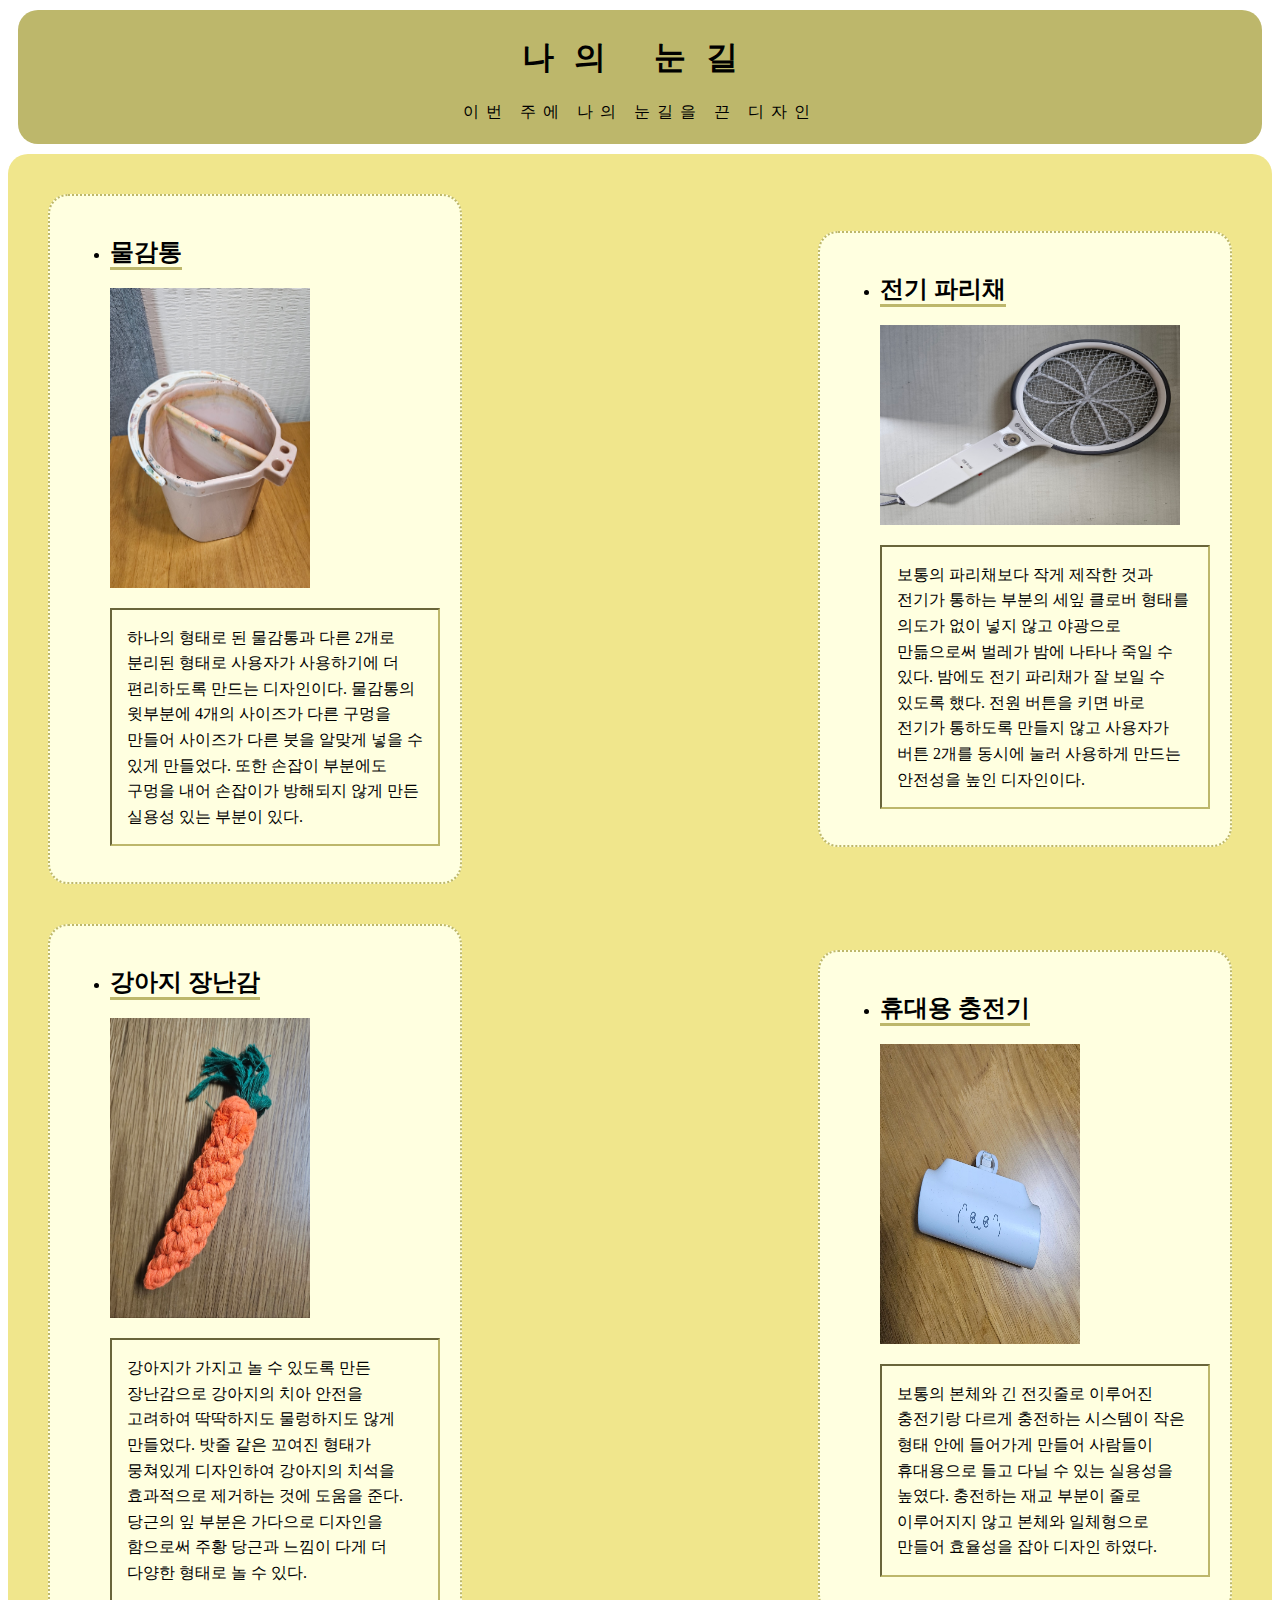
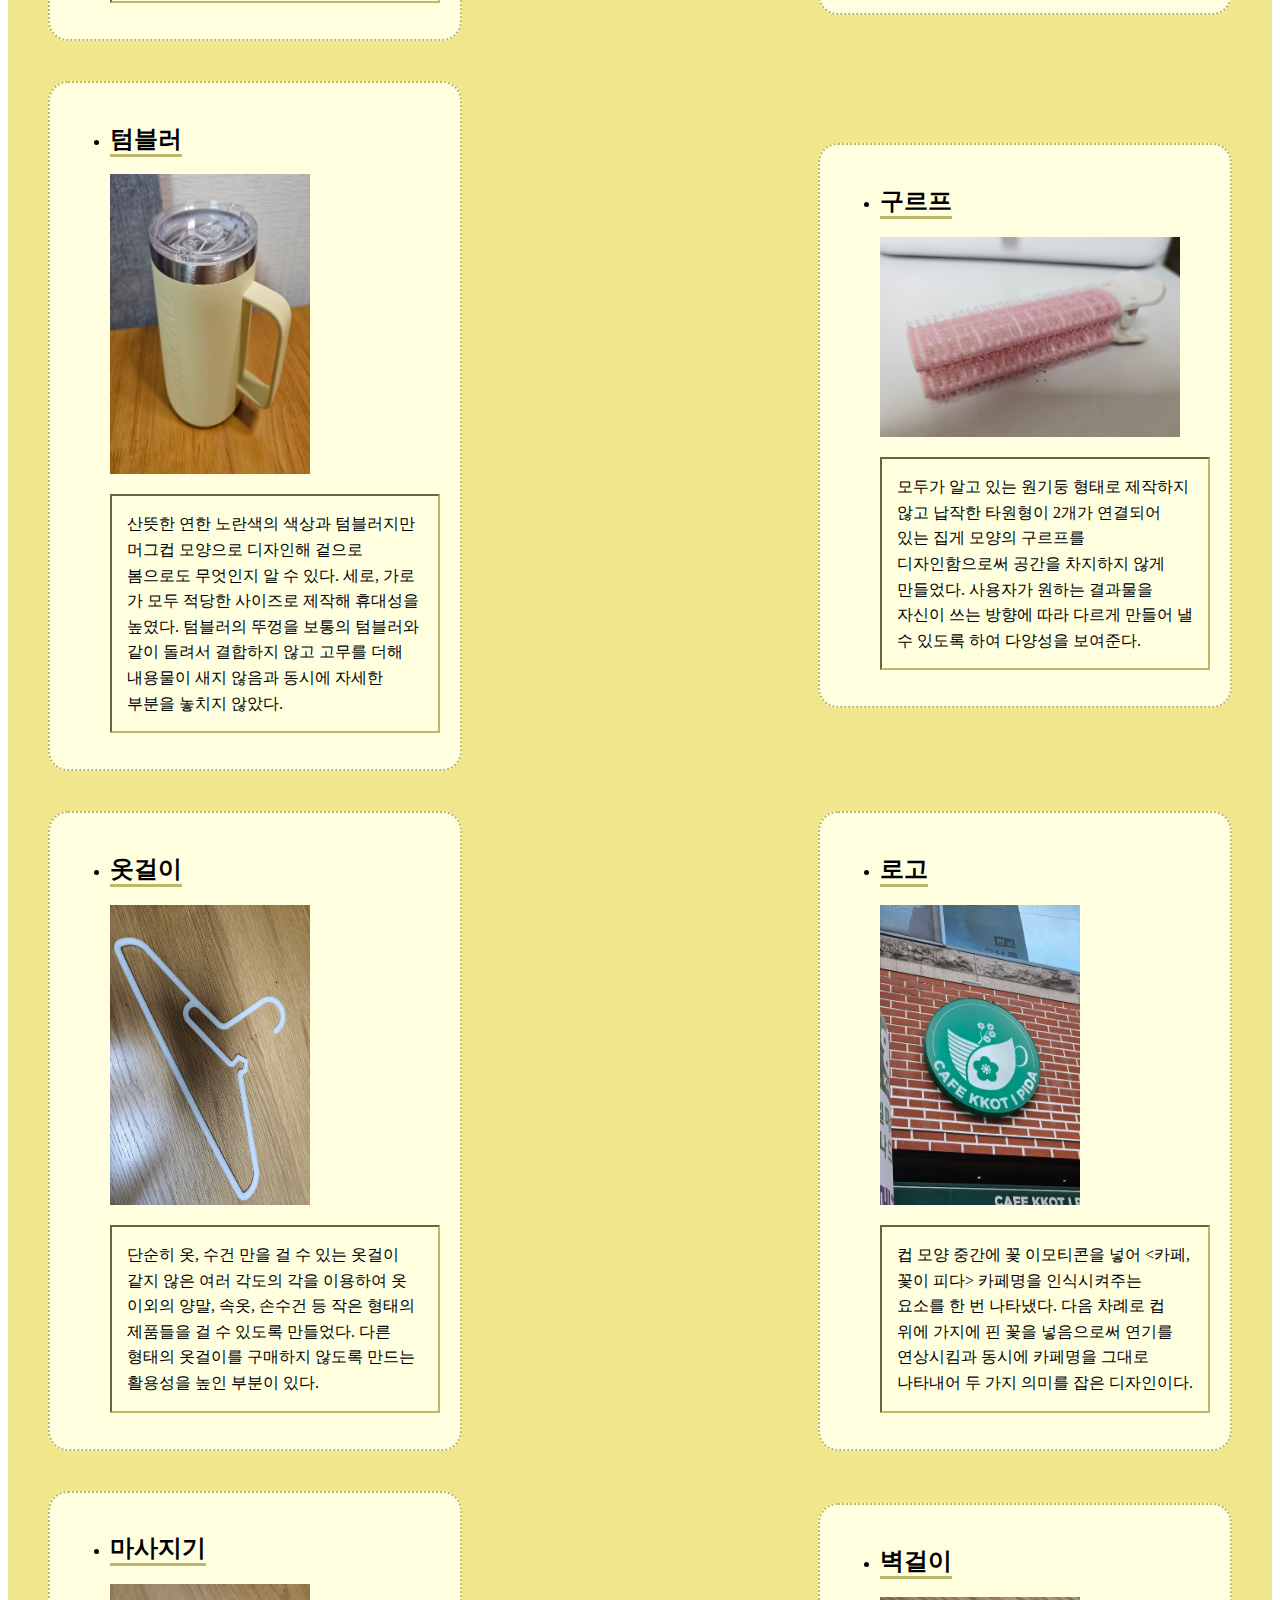
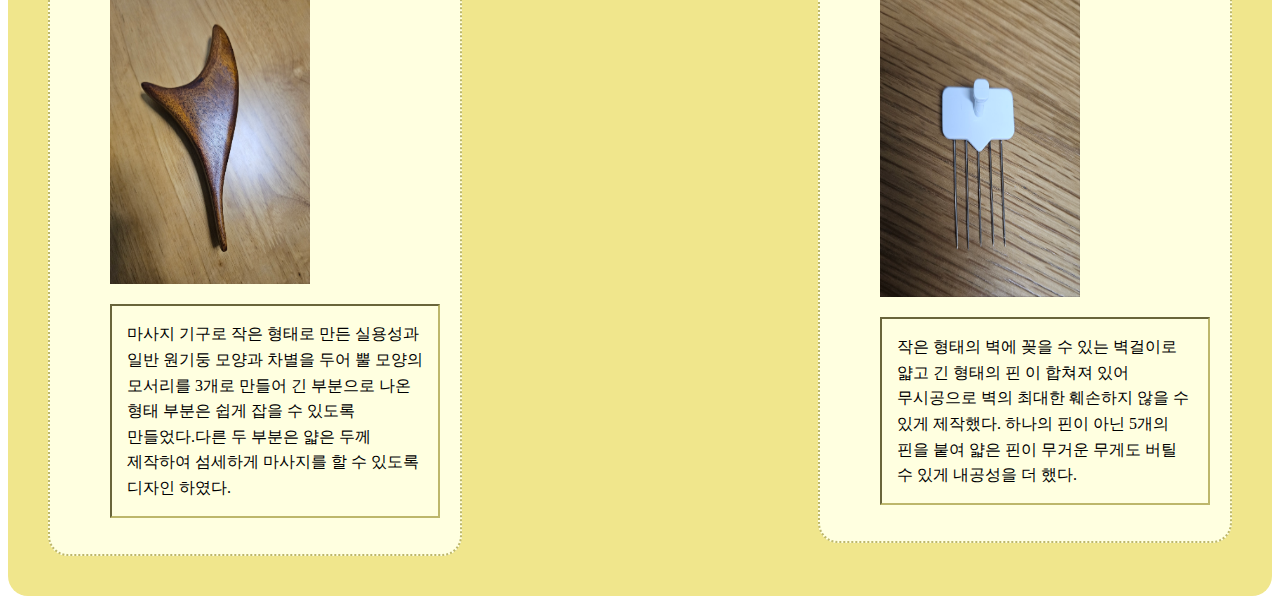
==== design.html @ 5d629c1f "Add files via upload" ====
<!DOCTYPE html>
<html lang="ko">
	<head>
		<title>눈길</title>
		<meta charset="UTF-8">
		<meta name="viewport" content="width=device-width, initial-scale=1.0">
		<meta name="keywords" content="나의 눈길, 이번 주, 디자인">
		<meta name="description" content="이번 주에 나의 눈길에 담긴 디자인을 소개합니다.">
		<link rel="stylesheet" href="style2.css">
	</head>
	<body>
		<header>
			<a href="index.html"><h1>나의 눈길</h1></a>
			<p>이번 주에 나의 눈길을 끈 디자인</p>
		</header>

		<article>
			<section>
				<ul>
					<li><h2>물감통</h2>
					<img src="img/design/art.jpg" width="200px" height="300px" alt="짙은 회색커튼과 울퉁불퉁한 흰색 벽지 앞 갈색 나이테 디자인의 책상 위에 있는 물감의 물이 뭍은 물감통.">
					<p>하나의 형태로 된 물감통과 다른 2개로 분리된 형태로 사용자가 사용하기에 더 편리하도록 만드는 디자인이다. 물감통의 윗부분에 4개의 사이즈가 다른 구멍을 만들어 사이즈가 다른 붓을 알맞게 넣을 수 있게 만들었다. 또한 손잡이 부분에도 구멍을 내어 손잡이가 방해되지 않게 만든 실용성 있는 부분이 있다.</p></li>
				</ul>
			</section>

			<section>
				<ul>
					<li><h2>전기 파리채</h2>
					<img src="img/design/bug.jpg" width="300px" height="200px" alt="흰색 나이테 디자인의 상 위에 있는 원형 모양의 흰 파리채의 전기 부분을 감싼 진한 회색의 파리채 원형 부분과 긴 직사각형의 흰 손잡이가 붙은 전기파리채. ">
					<p>보통의 파리채보다 작게 제작한 것과 전기가 통하는 부분의 세잎 클로버 형태를 의도가 없이 넣지 않고 야광으로 만듦으로써 벌레가 밤에 나타나 죽일 수 있다. 밤에도 전기 파리채가 잘 보일 수 있도록 했다. 전원 버튼을 키면 바로 전기가 통하도록 만들지 않고 사용자가 버튼 2개를 동시에 눌러 사용하게 만드는 안전성을 높인 디자인이다.</p></li>
				</ul>
			</section>

			<section>
				<ul>
					<li><h2>강아지 장난감</h2>
					<img src="img/design/carrot.jpg" width="200px" height="300px" alt="갈색 나이테 책상 위에 있는 당근 모양의 주황색의 열매부분과 짙은 초록색의 잎부분이 밧줄 형태로 엮여있는 강아지 장난감.">
					<p>강아지가 가지고 놀 수 있도록 만든 장난감으로 강아지의 치아 안전을 고려하여 딱딱하지도 물렁하지도 않게 만들었다. 밧줄 같은 꼬여진 형태가 뭉쳐있게 디자인하여 강아지의 치석을 효과적으로 제거하는 것에 도움을 준다. 당근의 잎 부분은 가다으로 디자인을 함으로써 주황 당근과 느낌이 다게 더 다양한 형태로 놀 수 있다.</p></li>
				</ul>
			</section>

			<section>
				<ul>
					<li><h2>휴대용 충전기</h2>
					<img src="img/design/charge.jpg" width="200px" height="300px" alt="갈색 나이테 책상 위에 있는 원기둥 위에 사다리꼴을 붙인 모양의 충전기 본체에 귀와 울멍거리는 눈이 그려진 캐릭터가 그려진 위에 일체형으로 붙어 있는 전기 재교 부분이 있는 휴대용 충전기.">
					<p>보통의 본체와 긴 전깃줄로 이루어진 충전기랑 다르게 충전하는 시스템이 작은 형태 안에 들어가게 만들어 사람들이 휴대용으로 들고 다닐 수 있는 실용성을 높였다. 충전하는 재교 부분이 줄로 이루어지지 않고 본체와 일체형으로 만들어 효율성을 잡아 디자인 하였다.</p></li>
				</ul>
			</section>

			<section>
				<ul>
					<li><h2>텀블러</h2>
					<img src="img/design/cup.jpg" width="200px" height="300px" alt="짙은 회색커튼과 울퉁불퉁한 흰색 벽지 앞 갈색 나이테 디자인의 책상 위에 있는 머그컵 형태의 연한 노란색의 텀블러에 뚜껑이 투명한 텀블러. ">
					<p>산뜻한 연한 노란색의 색상과 텀블러지만 머그컵 모양으로 디자인해 겉으로 봄으로도 무엇인지 알 수 있다. 세로, 가로 가 모두 적당한 사이즈로 제작해 휴대성을 높였다. 텀블러의 뚜껑을 보통의 텀블러와 같이 돌려서 결합하지 않고 고무를 더해 내용물이 새지 않음과 동시에 자세한 부분을 놓치지 않았다.</p></li>
			    </ul>
			</section>
		
			<section>
				<ul>
					<li><h2>구르프</h2>
					<img src="img/design/gruf.jpg" width="300px" height="200px" alt="하얀 책상 위에 분홍색 타원형 구르프 2개가 맞물려 베이지 색의 집게 손잡이가 달린 구르프. ">
					<p>모두가 알고 있는 원기둥 형태로 제작하지 않고 납작한 타원형이 2개가 연결되어 있는 집게 모양의 구르프를 디자인함으로써 공간을 차지하지 않게 만들었다. 사용자가 원하는 결과물을 자신이 쓰는 방향에 따라 다르게 만들어 낼 수 있도록 하여 다양성을 보여준다.</p></li>
				</ul>
			</section>

			<section>
				<ul>
					<li><h2>옷걸이</h2>
					<img src="img/design/hang.jpg" width="200px" height="300px" alt="갈색 나이테 책상 위에 있는  하얀색의 여러 형태로 각이 있는 옷걸이.">
					<p>단순히 옷, 수건 만을 걸 수 있는 옷걸이 같지 않은 여러 각도의 각을 이용하여 옷 이외의 양말, 속옷, 손수건 등 작은 형태의 제품들을 걸 수 있도록 만들었다. 다른 형태의 옷걸이를 구매하지 않도록 만드는 활용성을 높인 부분이 있다.</p></li>
				</ul>
			</section>

			<section>
				<ul>
					<li><h2>로고</h2>
					<img src="img/design/logo.jpg" width="200px" height="300px" alt="벽돌 벽 위에 초록색 배경으로 된 정 원에 카페 꽃이 피다가 영어로 적혀있고 컵모양의 로고가 그려져 있다.">
					<p>컵 모양 중간에 꽃 이모티콘을 넣어 <카페, 꽃이 피다> 카페명을 인식시켜주는 요소를 한 번 나타냈다. 다음 차례로 컵 위에 가지에 핀 꽃을 넣음으로써 연기를 연상시킴과 동시에 카페명을 그대로 나타내어 두 가지 의미를 잡은 디자인이다.</p></li>
				</ul>
			</section>

			<section>
				<ul>
					<li><h2>마사지기</h2>
					<img src="img/design/tool.jpg" width="200px" height="300px" alt="갈색 나이테 책상 위에 있는 나무 무늬로 디자인된 뿔모양의 마사지기.">
					<p>마사지 기구로 작은 형태로 만든 실용성과 일반 원기둥 모양과 차별을 두어 뿔 모양의 모서리를 3개로 만들어 긴 부분으로 나온 형태 부분은 쉽게 잡을 수 있도록 만들었다.다른 두 부분은 얇은 두께 제작하여 섬세하게 마사지를 할 수 있도록 디자인 하였다.</p></li>
				</ul>
			</section>

			<section>
				<ul>
					<li><h2>벽걸이</h2>
					<img src="img/design/wall.jpg" width="200px" height="300px" alt="갈색 나이테 책상 위에 있는 직사각형의 흰 부분 중앙에 돌출된 기둥이 있고 직사각형 밑부분에 얇고 길고 끝이 뾰족한 핀이 5개가 일정한 간격으로 붙어있다.">
					<p>작은 형태의 벽에 꽂을 수 있는 벽걸이로 얇고 긴 형태의 핀 이 합쳐져 있어 무시공으로 벽의 최대한 훼손하지 않을 수 있게 제작했다. 하나의 핀이 아닌 5개의 핀을 붙여 얇은 핀이 무거운 무게도 버틸 수 있게 내공성을 더 했다.</p></li>
				</ul>
			</section>
		</article>
	</body>
</html>
---- style2.css ----
header {
	background-color: darkkhaki;
	border-radius: 20px;
	padding: 5px;
	text-align: center;
	margin: 10px;
}

h1 {
	letter-spacing: 20px;
	color: black;
	text-decoration: underline;
	text-decoration-color: darkkhaki;
}

header > p {
	letter-spacing: 7px;
}

article {
	background-color: khaki;
	border-radius: 20px;
	padding: 20px;
	display: inline-flex;
	flex-direction: row;
	flex-wrap: wrap;
	align-items: center;
	justify-content: space-between;
}

section {
	background-color: lightyellow;
	border: 2px dotted darkkhaki;
	border-radius: 20px;
	margin: 20px;
	padding: 20px;
	width: 370px;

}

h2 {
	text-decoration: underline;
	text-decoration-color: darkkhaki;
	text-decoration-thickness: 3px;
	text-decoration-style: solid;
	text-underline-offset: 7px;
}

section > ul > li > p {
	line-height: 1.6;
	word-break: keep-all;
	border: 2px inset darkkhaki;
	padding: 15px;
	border: 2px inset d;

}
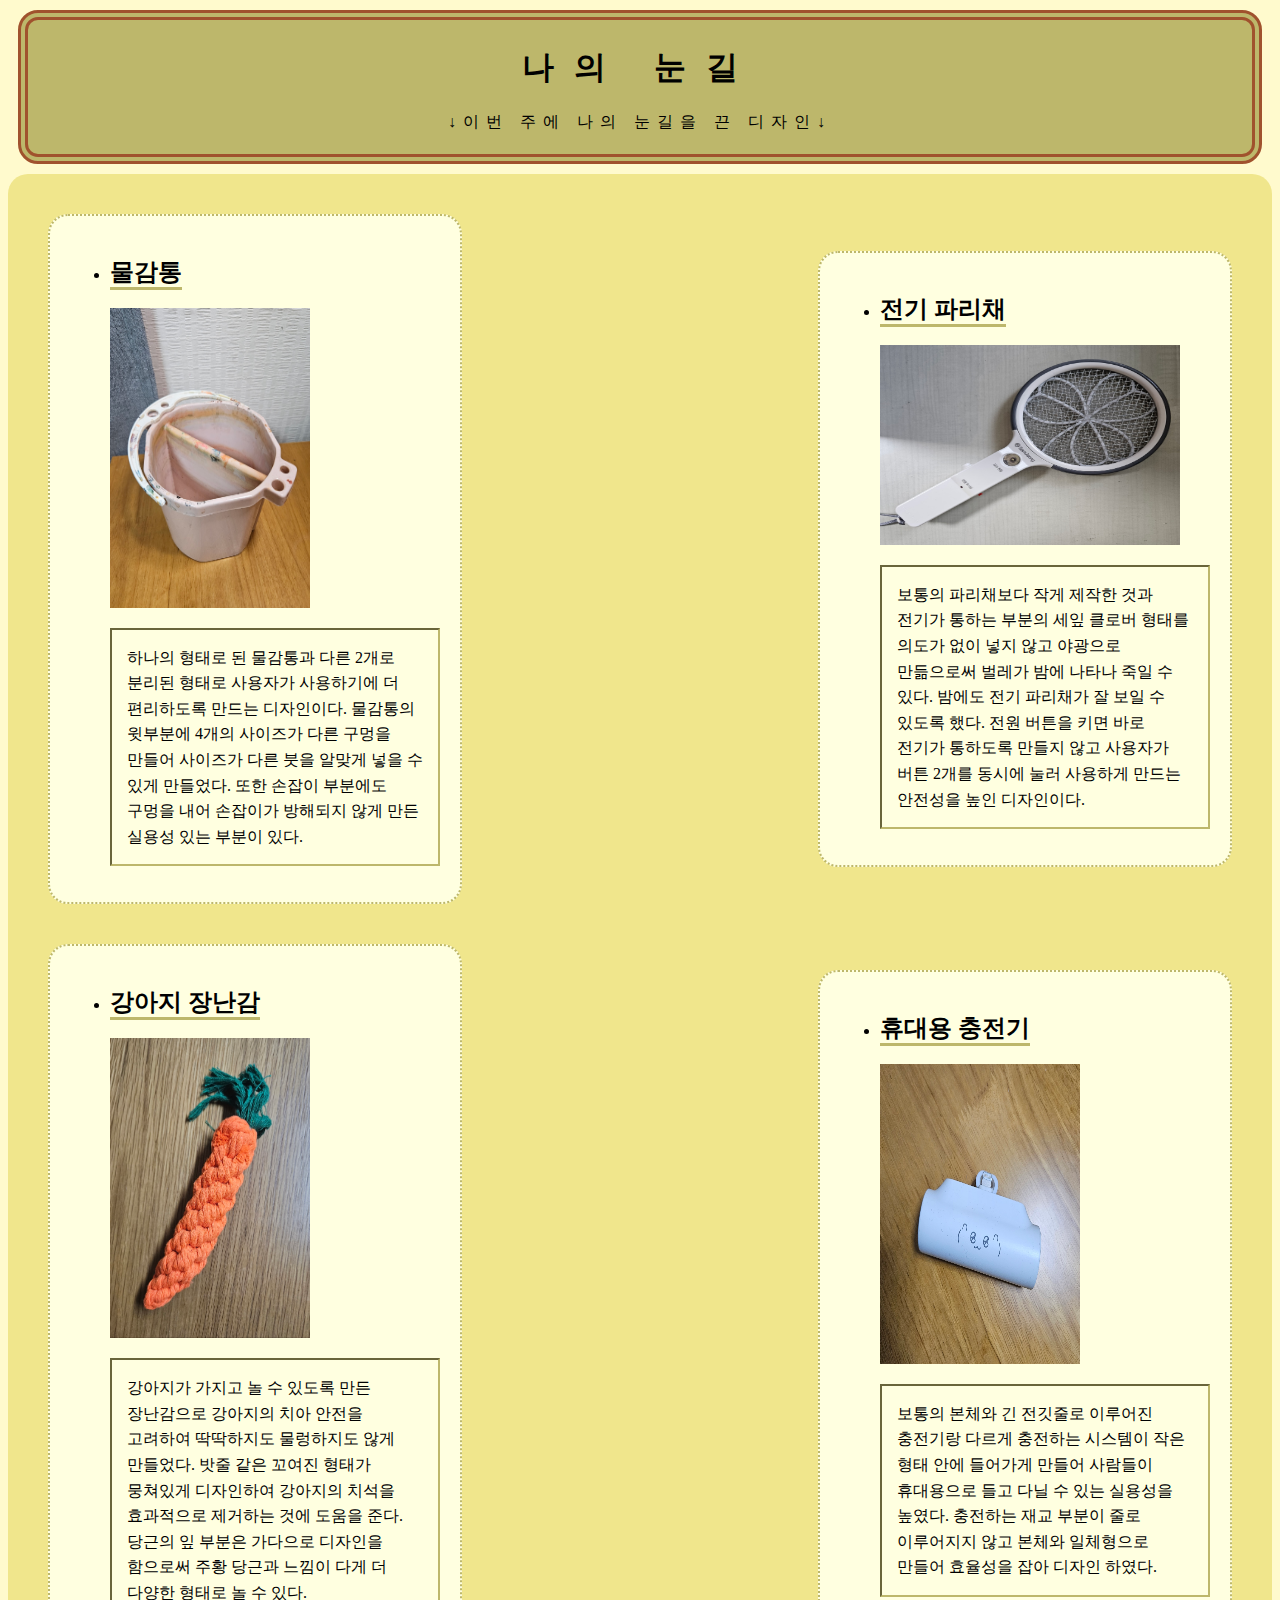
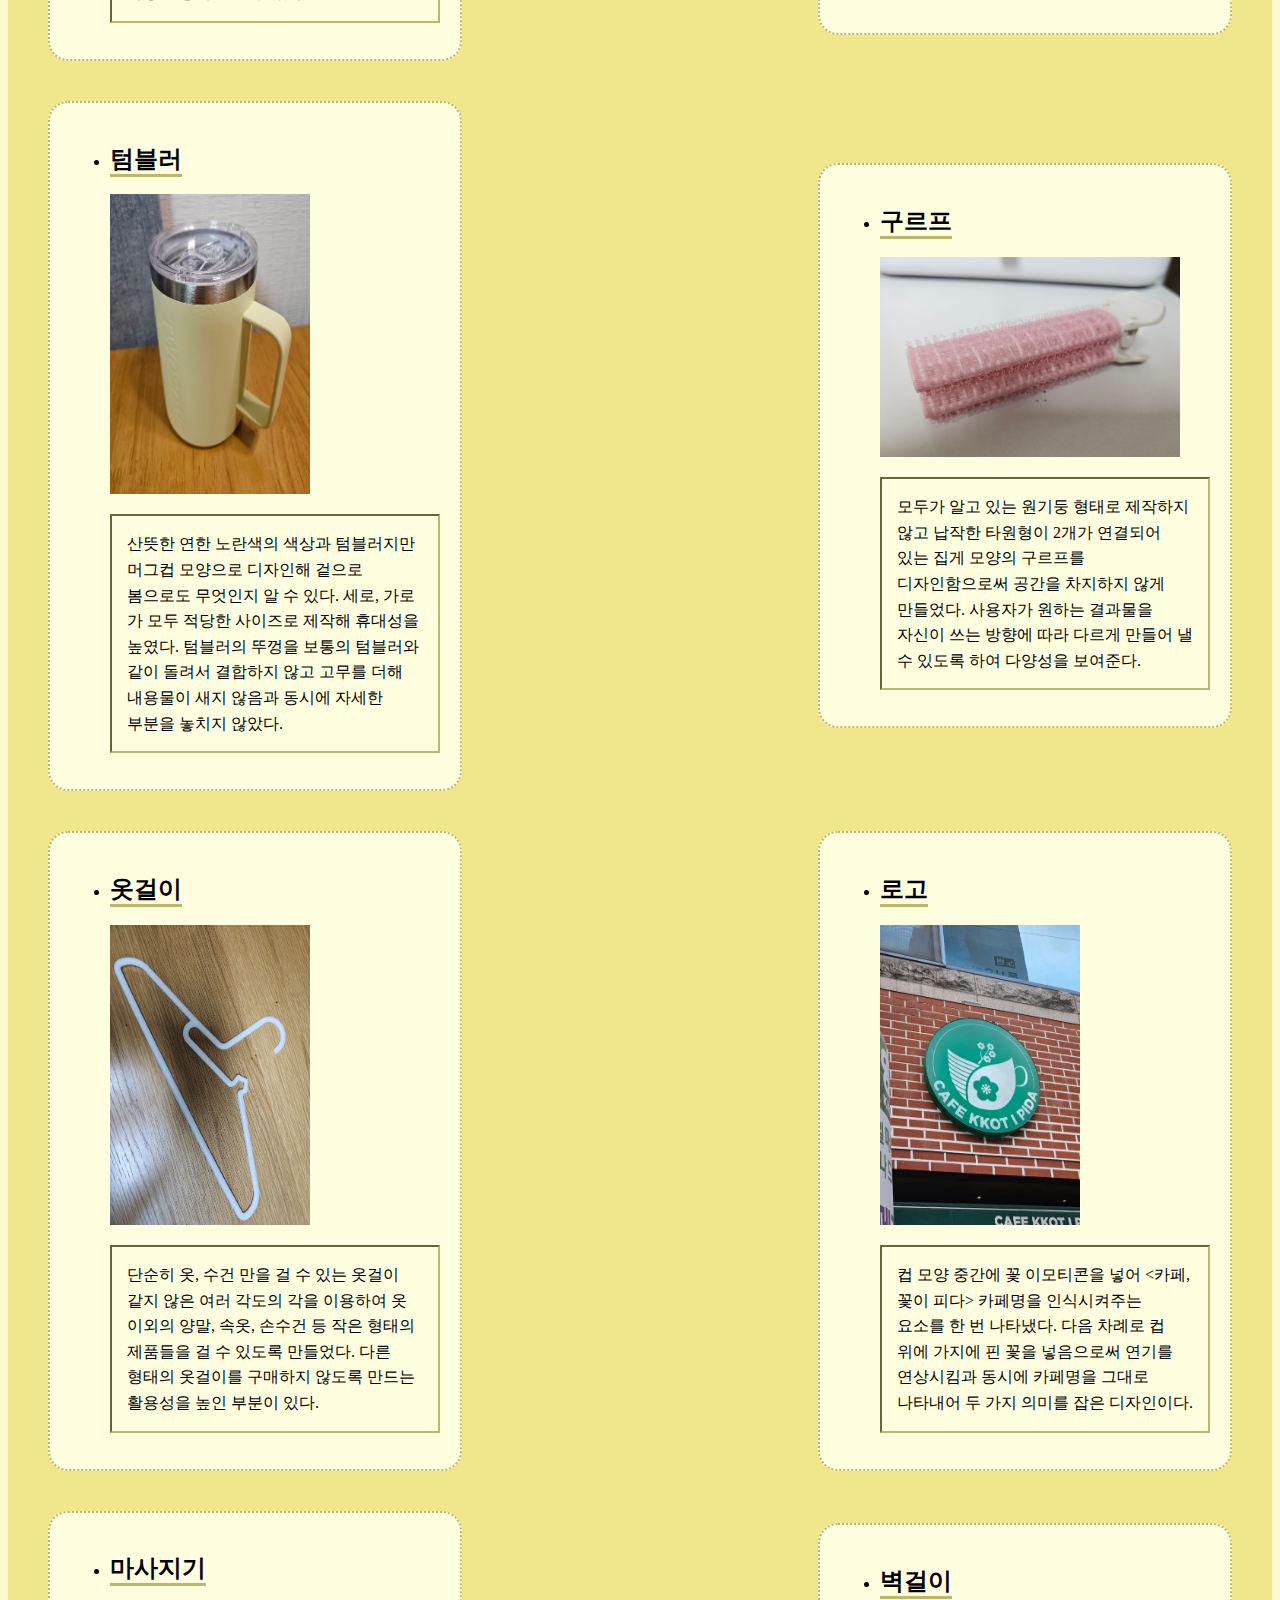
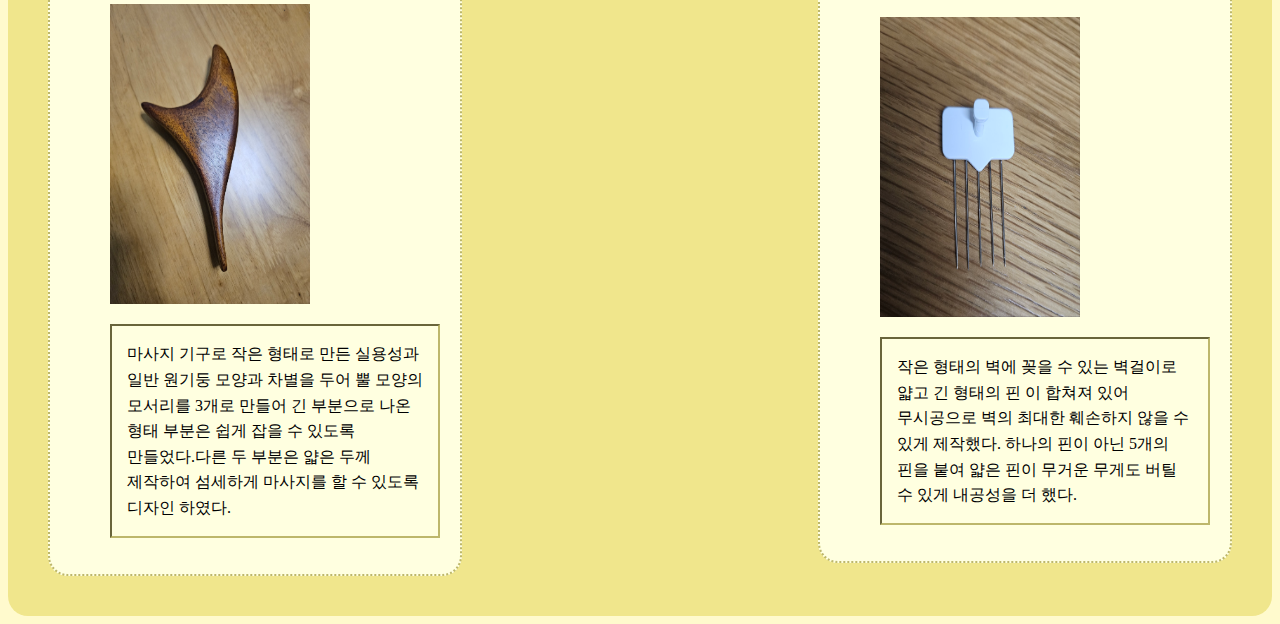
==== commit c095b733: "Add files via upload" ====
--- a/design.html
+++ b/design.html
@@ -11,7 +11,7 @@
 	<body>
 		<header>
 			<a href="index.html"><h1>나의 눈길</h1></a>
-			<p>이번 주에 나의 눈길을 끈 디자인</p>
+			<p>↓이번 주에 나의 눈길을 끈 디자인↓</p>
 		</header>
 
 		<article>
--- a/style2.css
+++ b/style2.css
@@ -1,9 +1,14 @@
+body {
+	background-color: lemonchiffon;
+}
+
 header {
 	background-color: darkkhaki;
 	border-radius: 20px;
 	padding: 5px;
 	text-align: center;
 	margin: 10px;
+	border: 10px double sienna;
 }
 
 h1 {
@@ -35,7 +40,6 @@
 	margin: 20px;
 	padding: 20px;
 	width: 370px;
-
 }
 
 h2 {
@@ -51,6 +55,50 @@
 	word-break: keep-all;
 	border: 2px inset darkkhaki;
 	padding: 15px;
-	border: 2px inset d;
+}
 
+@media screen and (max-width: 900px) {
+	body {
+		background: linear-gradient(90deg,white,lemonchiffon);
+	}
+
+	p {
+		font-size: 20px;
+	}
+
+	h1, h2 {
+		font-size: 20px;
+		margin: 10px;
+		
+	}
+
+	p {
+		font-size: 13px;
+	}
+
+	article {
+		width: 900px;
+		padding: 20px;
+	}
+
+	section > p {
+	padding: 5px;
+	height: 400px;
+	}
+
+	section {
+		width: 500px;
+		margin: 15px;
+		padding: 15px;
+		border: 2px solid  darkkhaki;
+	}
+
+	img {
+		border: 7px double darkkhaki;
+
+	}
+
+	header {
+		border: 5px double sienna;
+	}
 }